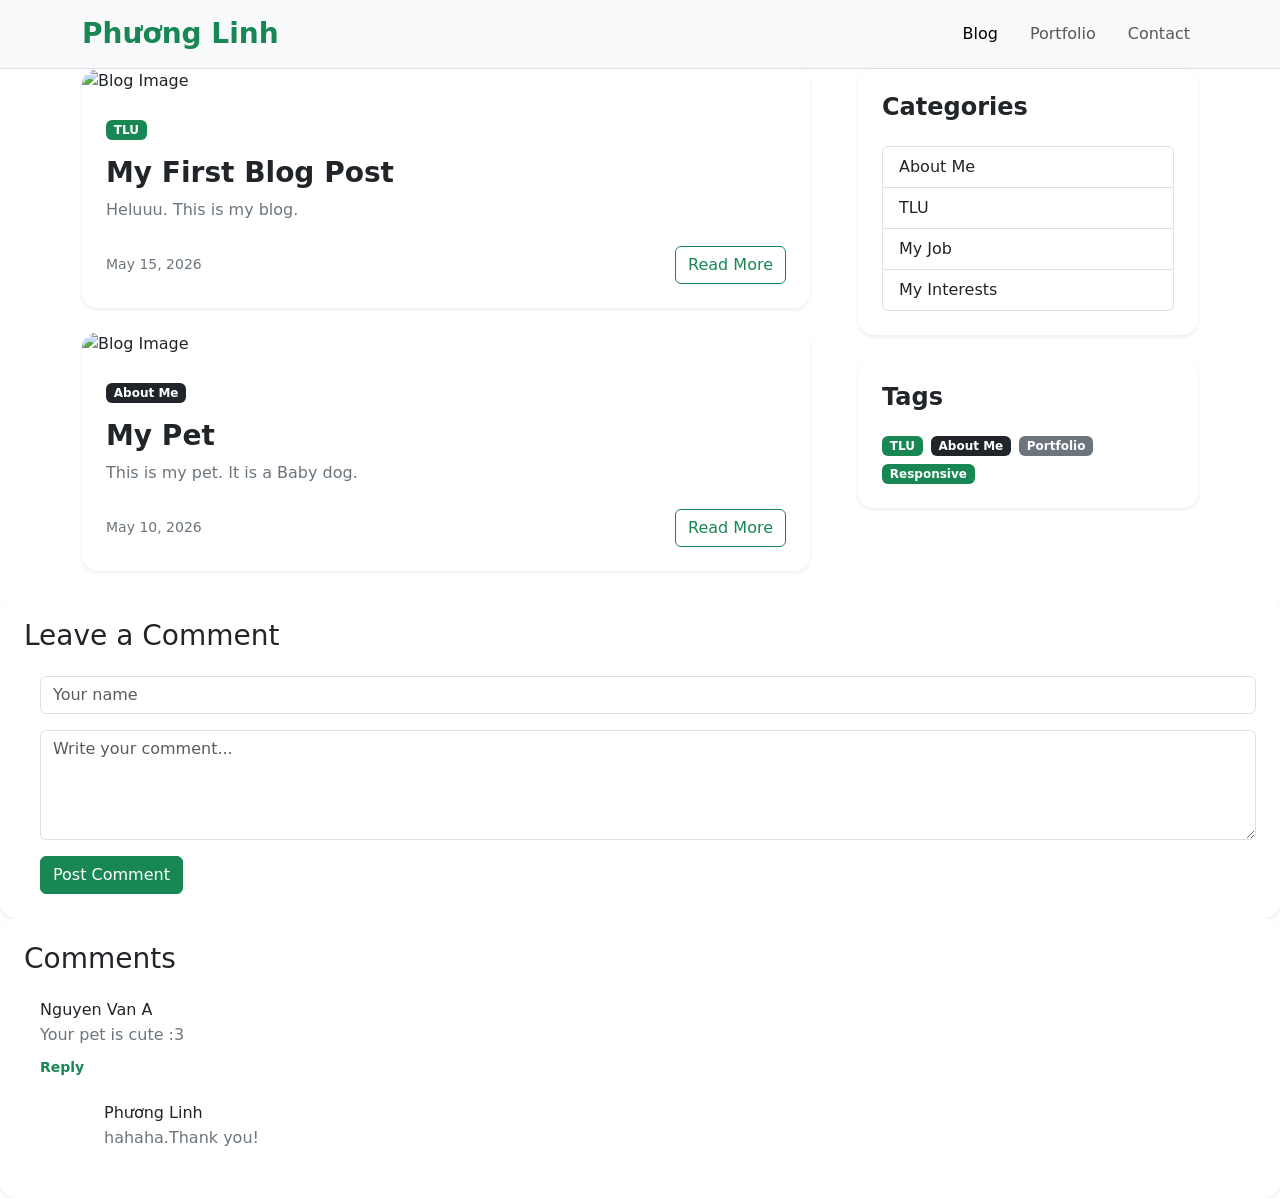
==== projects/portfolio_bootstrap/blog.html @ 8344dc78 "[FEATURE] Create blog post cards layout" ====
<!DOCTYPE html>
<html lang="en">
<head>
    <meta charset="UTF-8">
    <meta name="viewport" content="width=device-width, initial-scale=1.0">
    <title>My Blog</title>

    <link
        href="https://cdn.jsdelivr.net/npm/bootstrap@5.3.7/dist/css/bootstrap.min.css"
        rel="stylesheet"
    >

    <link rel="stylesheet" href="css/custom-theme.css">
    <link rel="stylesheet" href="css/blog.css">
    <link rel="stylesheet" href="css/comments.css">
</head>

<body>
    <nav class="navbar navbar-expand-lg bg-light border-bottom sticky-top">
        <div class="container">
            <a class="navbar-brand fw-bold fs-3 text-success" href="#">Phương Linh</a>
            <button class="navbar-toggler" type="button" data-bs-toggle="collapse" data-bs-target="#navbarNav">
                <span class="navbar-toggler-icon"></span>
            </button>

            <div class="collapse navbar-collapse" id="navbarNav">
                <ul class="navbar-nav ms-auto gap-lg-3">
                    <li class="nav-item">
                        <a class="nav-link active" href="#">Blog</a>
                    </li>

                    <li class="nav-item">
                        <a class="nav-link" href="#">Portfolio</a>
                    </li>

                    <li class="nav-item">
                        <a class="nav-link" href="#">Contact</a>
                    </li>
                </ul>
            </div>
        </div>
    </nav>

    <section class="section-spacing">
        <div class="container">
            <div class="row g-5">
                <!-- BLOG POSTS -->
                <div class="col-lg-8">
                    <div class="card border-0 shadow-sm rounded-4 overflow-hidden mb-4 blog-card">
                        <img
                            src="https://tse1.mm.bing.net/th/id/OIP.LGjOXhWokzgE3dCfmXefAAHaEK?rs=1&pid=ImgDetMain&o=7&rm=3"
                            class="card-img-top"
                            alt="Blog Image"
                        >
                        <div class="card-body p-4">
                            <span class="badge bg-success mb-3">TLU</span>
                            <h3 class="card-title fw-semibold">My First Blog Post</h3>
                            <p class="card-text text-secondary">
                                Heluuu. This is my blog.
                            </p>
                            <div class="d-flex justify-content-between align-items-center mt-4">
                                <small class="text-secondary">May 15, 2026</small>
                                <a href="#" class="btn btn-outline-success">Read More</a>
                            </div>
                        </div>
                    </div>

                    <div class="card border-0 shadow-sm rounded-4 overflow-hidden mb-4 blog-card">
                        <img
                            src="https://tse1.mm.bing.net/th/id/OIP.LGjOXhWokzgE3dCfmXefAAHaEK?rs=1&pid=ImgDetMain&o=7&rm=3"
                            class="card-img-top"
                            alt="Blog Image"
                        >

                        <div class="card-body p-4">
                            <span class="badge bg-dark mb-3">About Me</span>
                            <h3 class="card-title fw-semibold">My Pet</h3>
                            <p class="card-text text-secondary">This is my pet. It is a Baby dog.</p>
                            <div class="d-flex justify-content-between align-items-center mt-4">
                                <small class="text-secondary">May 10, 2026</small>
                                <a href="#" class="btn btn-outline-success">Read More</a>
                            </div>
                        </div>
                    </div>
                </div>

                <!-- SIDEBAR -->
                <div class="col-lg-4">
                    <div class="sticky-top sidebar-sticky">
                        <!-- Categories -->
                        <div class="bg-white p-4 rounded-4 shadow-sm sidebar-box mb-4">
                            <h4 class="fw-semibold mb-4">Categories</h4>
                            <div class="list-group">
                                <a href="#" class="list-group-item list-group-item-action">About Me</a>
                                <a href="#" class="list-group-item list-group-item-action">TLU</a>
                                <a href="#" class="list-group-item list-group-item-action">My Job</a>
                                <a href="#" class="list-group-item list-group-item-action">My Interests</a>
                            </div>
                        </div>

                        <!-- Tags -->
                        <div class="bg-white p-4 rounded-4 shadow-sm sidebar-box">
                            <h4 class="fw-semibold mb-4">Tags</h4>
                            <div class="d-flex flex-wrap gap-2 tags-cloud">
                                <span class="badge bg-success">TLU</span>
                                <span class="badge bg-dark">About Me</span>
                                <span class="badge bg-secondary">Portfolio</span>
                                <span class="badge bg-success">Responsive</span>
                            </div>
                        </div>
                    </div>
                </div>
            </div>
        </div>
    </section>

    <section class="section-spacing">
        <div class="card border-0 shadow-sm rounded-4">
            <div class="card-body p-4">
                <h3 class="mb-4">Leave a Comment</h3>
                <div class="d-flex gap-3">
                    <img src="https://tse1.mm.bing.net/th/id/OIP.LGjOXhWokzgE3dCfmXefAAHaEK?rs=1&pid=ImgDetMain&o=7&rm=3" class="rounded-circle comment-avatar" alt="">
                    <form class="w-100">
                        <div class="mb-3">
                            <input type="text" class="form-control" placeholder="Your name">
                        </div>

                        <div class="mb-3">
                            <textarea class="form-control" rows="4" placeholder="Write your comment..."></textarea>
                        </div>
                        <button class="btn btn-success">Post Comment</button>
                    </form>
                </div>
            </div>
        </div>

        <div class="card border-0 shadow-sm rounded-4">
            <div class="card-body p-4">
                <h3 class="mb-4">Comments</h3>
                <!-- comment 1 -->
                <div class="d-flex gap-3 mb-4">
                    <img src="https://tse1.mm.bing.net/th/id/OIP.LGjOXhWokzgE3dCfmXefAAHaEK?rs=1&pid=ImgDetMain&o=7&rm=3" class="rounded-circle comment-avatar" alt="">
                    <div>
                        <h6 class="mb-1">Nguyen Van A</h6>
                        <p class="text-secondary mb-2">Your pet is cute :3 </p>
                        <a href="#" class="text-success text-decoration-none small fw-semibold">Reply</a>

                        <!-- reply -->
                        <div class="d-flex gap-3 mt-4 ms-5">
                            <img src="https://tse1.mm.bing.net/th/id/OIP.LGjOXhWokzgE3dCfmXefAAHaEK?rs=1&pid=ImgDetMain&o=7&rm=3" class="rounded-circle comment-avatar" alt="">
                            <div>
                                <h6 class="mb-1">Phương Linh</h6>
                                <p class="text-secondary mb-0">hahaha.Thank you!</p>
                            </div>
                        </div>
                    </div>
                </div>

               
            </div>
        </div>
    </section>

</body>

</html>
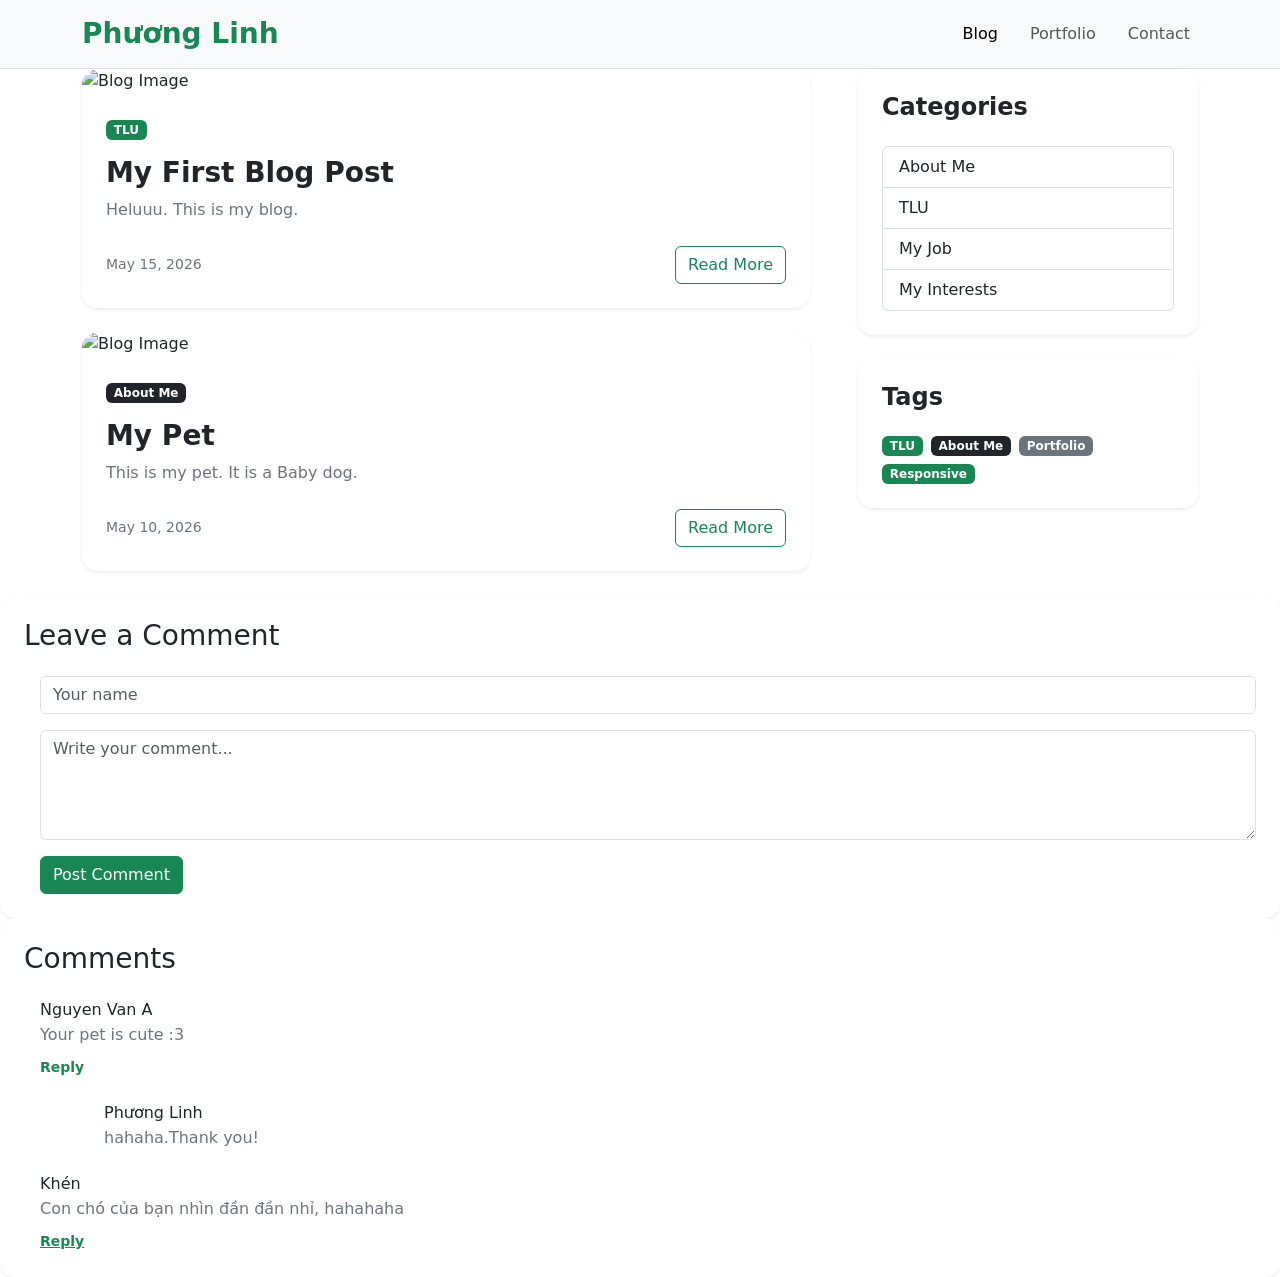
==== commit 07026110: "[FEATURE] Build sticky sidebar" ====
--- a/projects/portfolio_bootstrap/blog.html
+++ b/projects/portfolio_bootstrap/blog.html
@@ -156,7 +156,16 @@
                     </div>
                 </div>
 
-               
+                <!-- comment 2 -->
+                <div class="d-flex gap-3">
+                    <img src="https://tse1.mm.bing.net/th/id/OIP.LGjOXhWokzgE3dCfmXefAAHaEK?rs=1&pid=ImgDetMain&o=7&rm=3" class="rounded-circle comment-avatar" alt="">
+                    <div>
+                        <h6 class="mb-1">Khén</h6>
+                        <p class="text-secondary mb-2"> Con chó của bạn nhìn đần đần nhỉ, hahahaha</p>
+                        <a href="#" class="text-success text-dgit commit -m '[REFACTOR] Convert grid to Bootstrap cols'ecoration-none small fw-semibold">Reply</a>
+                    </div>
+                </div>
+                
             </div>
         </div>
     </section>
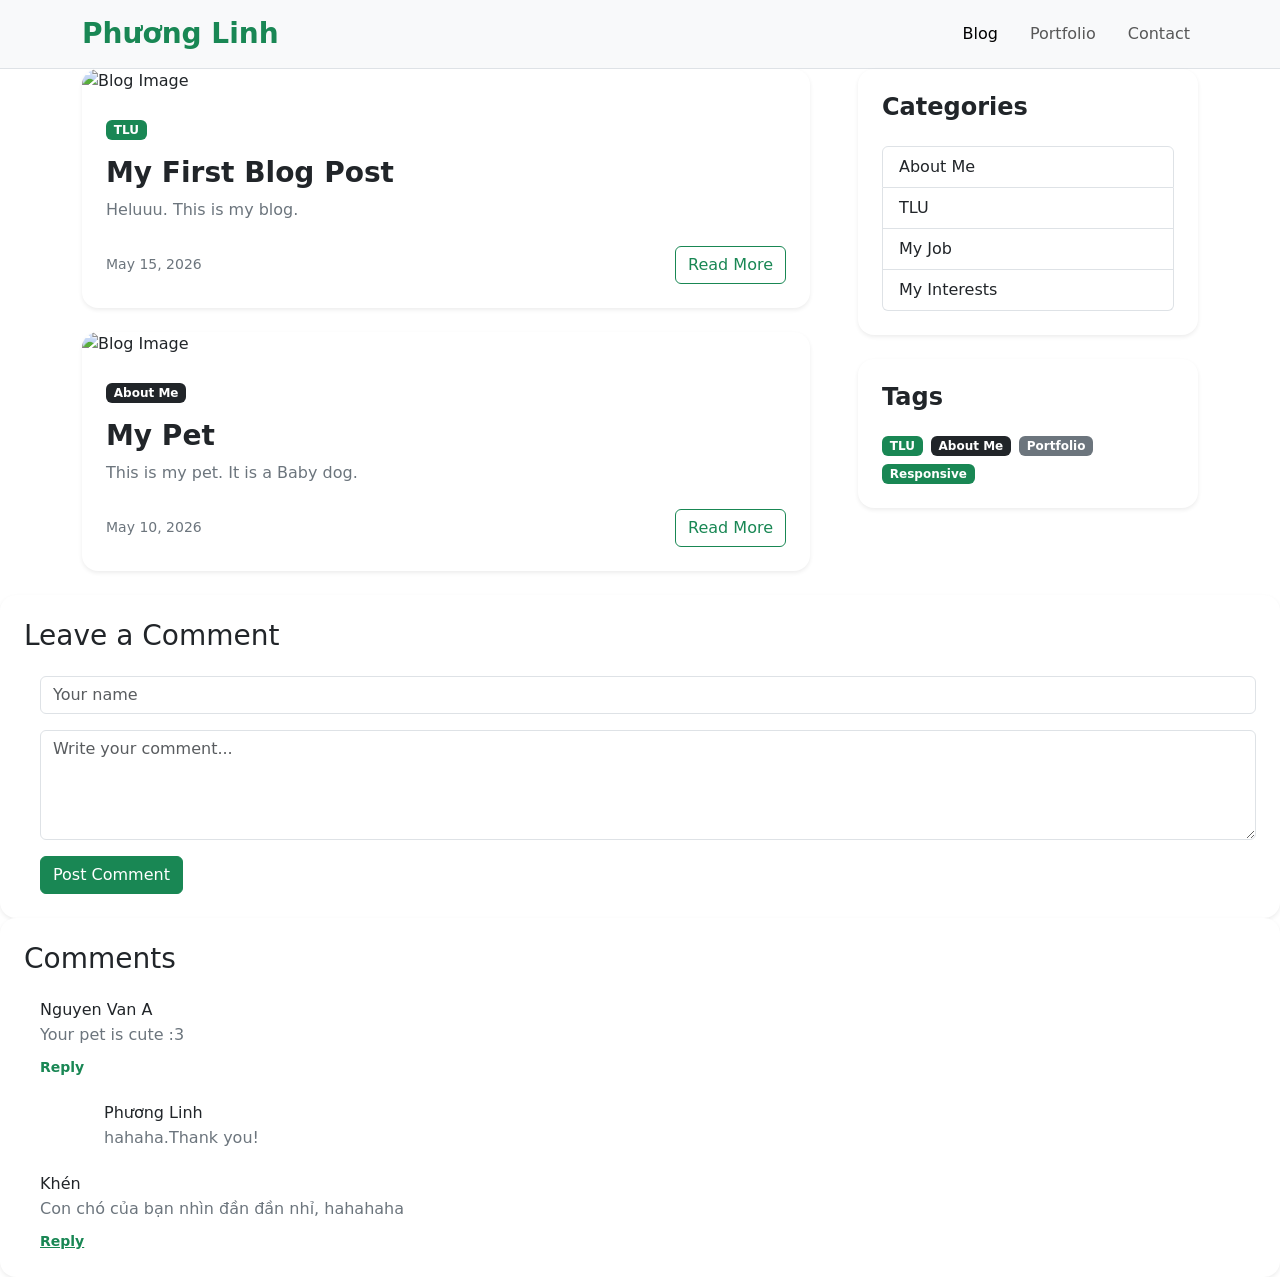
==== commit 743bc2b6: "[FEATURE] Add categories and tags cloud" ====
--- a/projects/portfolio_bootstrap/blog.html
+++ b/projects/portfolio_bootstrap/blog.html
@@ -165,7 +165,6 @@
                         <a href="#" class="text-success text-dgit commit -m '[REFACTOR] Convert grid to Bootstrap cols'ecoration-none small fw-semibold">Reply</a>
                     </div>
                 </div>
-                
             </div>
         </div>
     </section>
